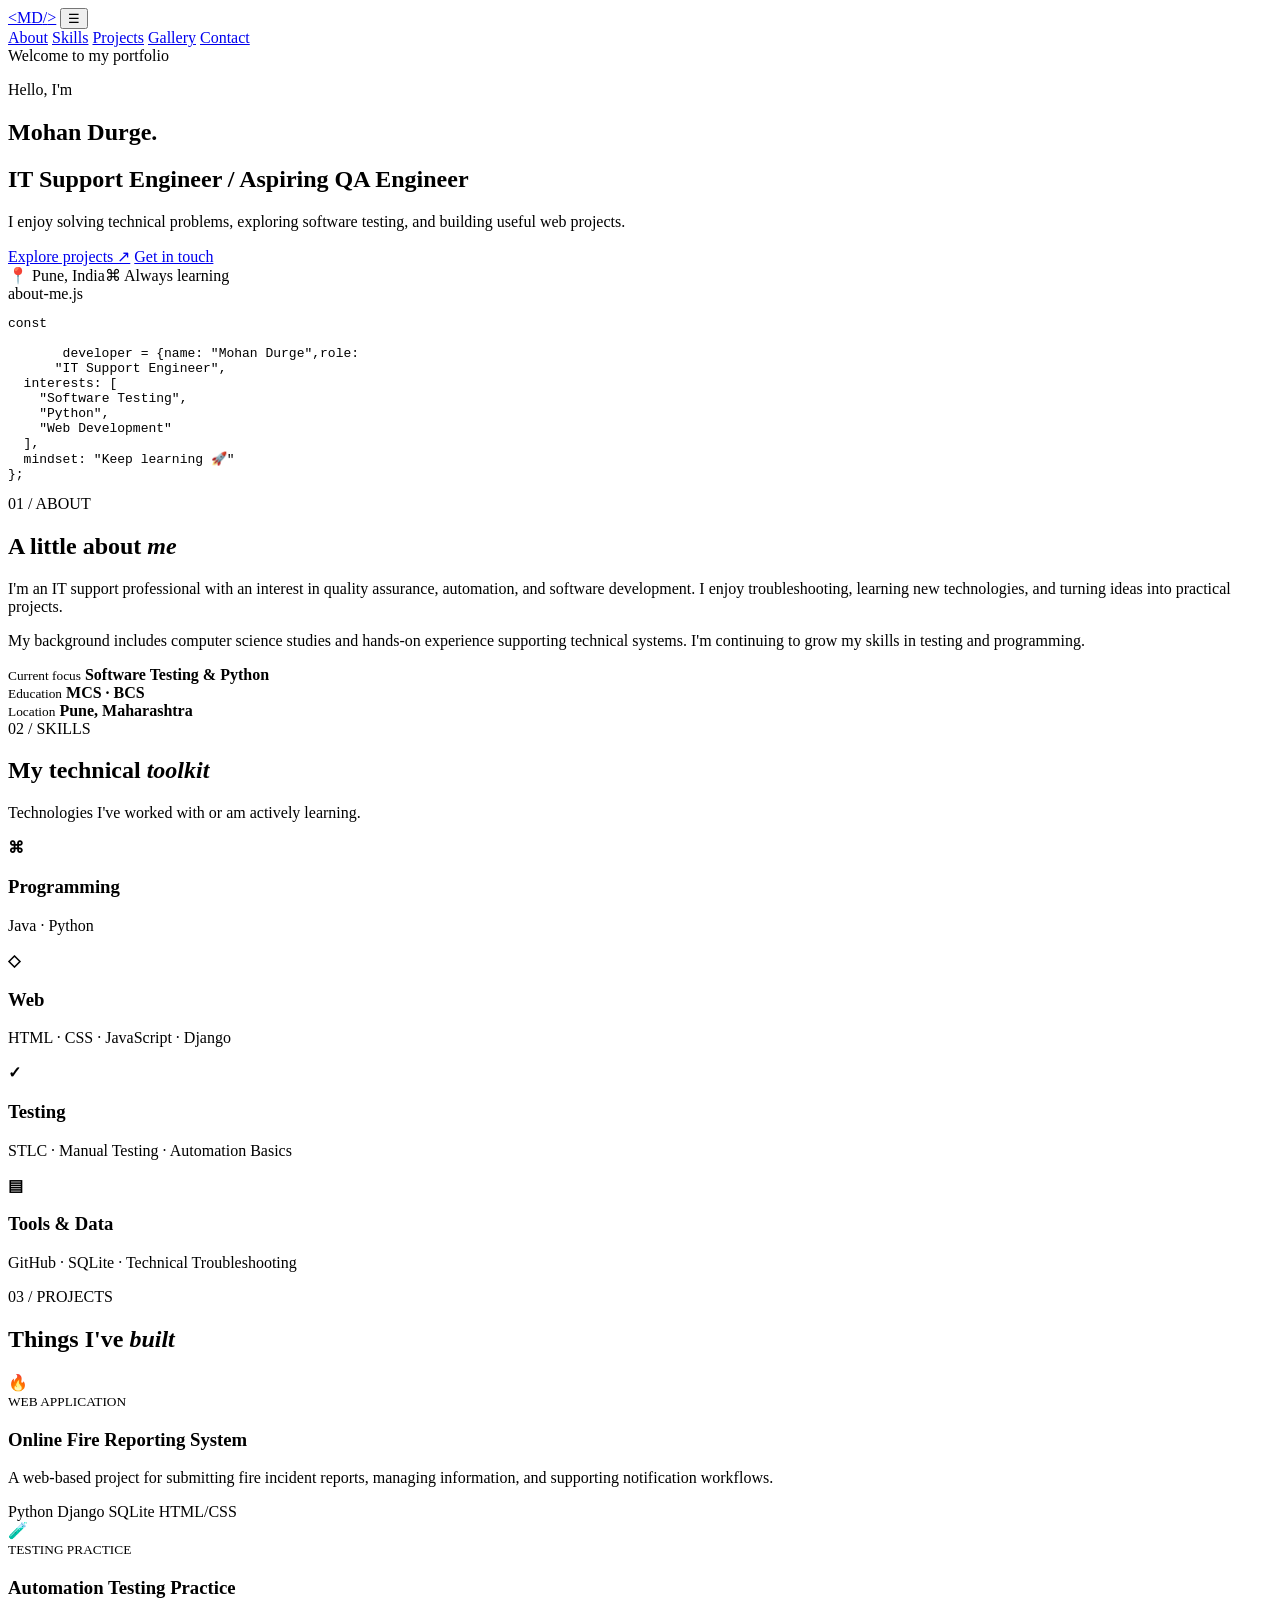
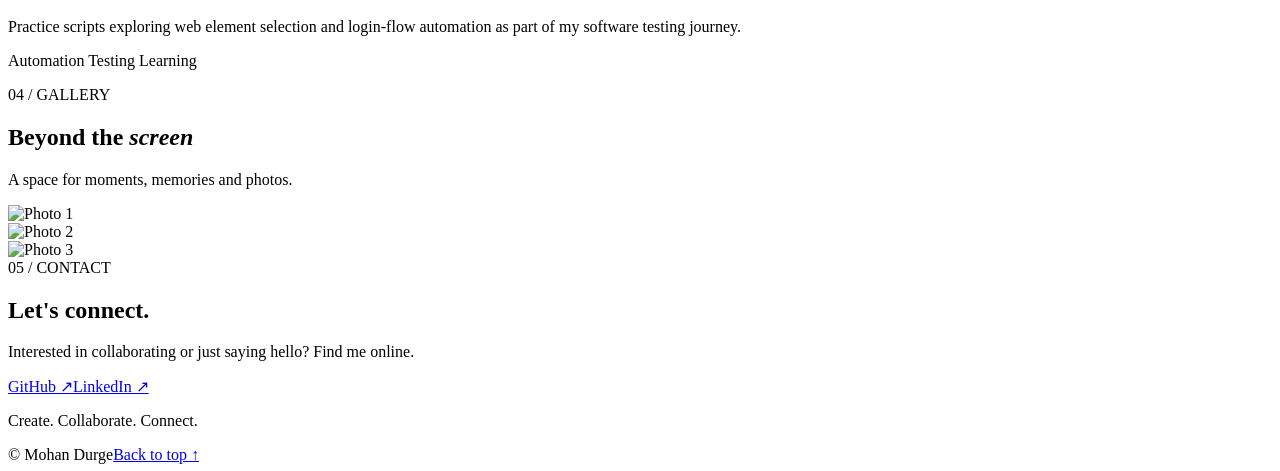
==== index.html @ bccc64c0 "Create index.html" ====
<!doctype html>
<html lang="en">
<head>
  <meta charset="utf-8"><meta name="viewport" content="width=device-width, initial-scale=1">
  <meta name="theme-color" content="#0b1020">
  <meta name="description" content="Personal portfolio of Mohan Durge — IT Support Engineer and aspiring QA Engineer.">
  <title>Mohan Durge | Portfolio</title>
  <link rel="stylesheet" href="style.css">
</head>
<body>
  <header class="nav wrap">
    <a class="brand" href="#home">&lt;MD<span>/</span>&gt;</a>
    <button class="menu" aria-label="Toggle navigation" aria-expanded="false">☰</button>
    <nav id="nav">
      <a href="#about">About</a>
      <a href="#skills">Skills</a>
      <a href="#projects">Projects</a>
      <a href="#gallery">Gallery</a>
      <a href="#contact">Contact</a>
    </nav>
  </header>
  <main>
    <section class="hero wrap" id="home">
      <div class="hero-copy">
        <div class="eyebrow">
          <span class="dot"></span>
           Welcome to my portfolio
          </div>
        <p class="intro">Hello, I'm</p>
        <h1>Mohan <span>Durge.</span></h1>
        <h2>IT Support Engineer <span class="muted">/</span> Aspiring QA Engineer</h2>
        <p class="lead">I enjoy solving technical problems, exploring software testing, and building useful web projects.</p>

        <div class="actions">
          <a class="btn primary" href="#projects">Explore projects ↗</a>
          <a class="btn secondary" href="#contact">Get in touch</a>
        </div>
        <div class="mini"><span>📍 Pune, India</span><span>⌘ Always learning</span>
        </div>
      </div>
      <div class="hero-art"><div class="orb"></div>
      <div class="terminal"><div class="terminal-top"><i></i><i></i><i></i>
        <span>about-me.js</span>
      </div><pre><span class="purple">const

      </span> developer = {name: <span class="green">"Mohan Durge"</span>,role: 
      <span class="green">"IT Support Engineer"</span>,
  interests: [
    <span class="green">"Software Testing"</span>,
    <span class="green">"Python"</span>,
    <span class="green">"Web Development"</span>
  ],
  mindset: <span class="green">"Keep learning 🚀"</span>
};</pre></div></div>
    </section>
    <section class="section alt" id="about">
      <div class="wrap"><div class="section-head">
        <span class="kicker">01 / ABOUT</span>
       <h2>A little about <em>me</em></h2>
      </div>
      <div class="about-grid">
        <div>
          <p>I'm an IT support professional with an interest in quality assurance, automation, and software development. I enjoy troubleshooting, learning new technologies, and turning ideas into practical projects.</p>
         <p>My background includes computer science studies and hands-on experience supporting technical systems. I'm continuing to grow my skills in testing and programming.</p>
        </div>
          <div class="facts">
            <div>
              <small>Current focus</small>
              <strong>Software Testing & Python</strong>
            </div>
           <div><small>Education</small>
             <strong>MCS · BCS</strong>
           </div>
            <div>
             <small>Location</small>
            <strong>Pune, Maharashtra</strong>
            </div>
          </div>
        </div>
      </div>
    </section>
    <section class="section wrap" id="skills">
      <div class="section-head">
        <span class="kicker">02 / SKILLS</span>
        <h2>My technical <em>toolkit</em></h2>
        <p>Technologies I've worked with or am actively learning.</p>
      </div>
      <div class="skill-grid">
        <div class="tile"><b>⌘</b>
          <h3>Programming</h3><p>Java · Python</p>
        </div><div class="tile"><b>◇</b><h3>Web</h3>
          <p>HTML · CSS · JavaScript · Django</p>
        </div>
        <div class="tile"><b>✓</b><h3>Testing</h3><p>STLC · Manual Testing · Automation Basics</p>
        </div>
        <div class="tile"><b>▤</b><h3>Tools & Data</h3><p>GitHub · SQLite · Technical Troubleshooting</p>
        </div>
      </div>
    </section>
    <section class="section alt" id="projects">
      <div class="wrap">
        <div class="section-head">
          <span class="kicker">03 / PROJECTS</span>
          <h2>Things I've <em>built</em></h2>
        </div>
        <div class="project-grid"><article class="project">
          <div class="project-icon">🔥

          </div>
          <small>WEB APPLICATION</small><h3>Online Fire Reporting System</h3><p>A web-based project for submitting fire incident reports, managing information, and supporting notification workflows.</p>
          <div class="tags">
            <span>Python</span>
            <span>Django</span>
          <span>SQLite</span>
          <span>HTML/CSS</span>
        </div>
      </article>
      <article class="project">
          <div class="project-icon">🧪</div>
          <small>TESTING PRACTICE</small>
          <h3>Automation Testing Practice</h3>
          <p>Practice scripts exploring web element selection and login-flow automation as part of my software testing journey.</p>
          <div class="tags"><span>Automation</span>
            <span>Testing</span>
            <span>Learning</span>
          </div>
        </article></div><p class="hint"></p></div></section>
    
<section class="section wrap" id="gallery">

  <div class="section-head">
    <span class="kicker">04 / GALLERY</span>
    <h2>Beyond the <em>screen</em></h2>
    <p>A space for moments, memories and photos.</p>
  </div>

  <div class="gallery">

    <div class="photo">
      <img src="photos/photo 1.jpg" alt="Photo 1">
    </div>

    <div class="photo">
      <img src="photos/photo 2.jpeg" alt="Photo 2">
    </div>

    <div class="photo">
      <img src="photos/photo 3.jpeg" alt="Photo 3">
    </div>

  </div>

</section>

    <section class="section contact alt" id="contact"><div class="wrap"><span class="kicker">05 / CONTACT</span><h2>Let's connect<span class="accent">.</span></h2><p>Interested in collaborating or just saying hello? Find me online.</p><div class="actions"><a class="btn primary" href="https://github.com/Mohan-Durge" target="_blank" rel="noopener noreferrer">GitHub ↗</a><a class="btn secondary" href="https://www.linkedin.com/in/mohan-durge" target="_blank" rel="noopener noreferrer">LinkedIn ↗</a></div><p class="hint">Create. Collaborate. Connect.</p></div></section>
  </main>
  <footer class="wrap"><span>© <span id="year"></span> Mohan Durge</span><span></span><a href="#home">Back to top ↑</a></footer>
  <script src="script.js"></script>
</body>
</html>
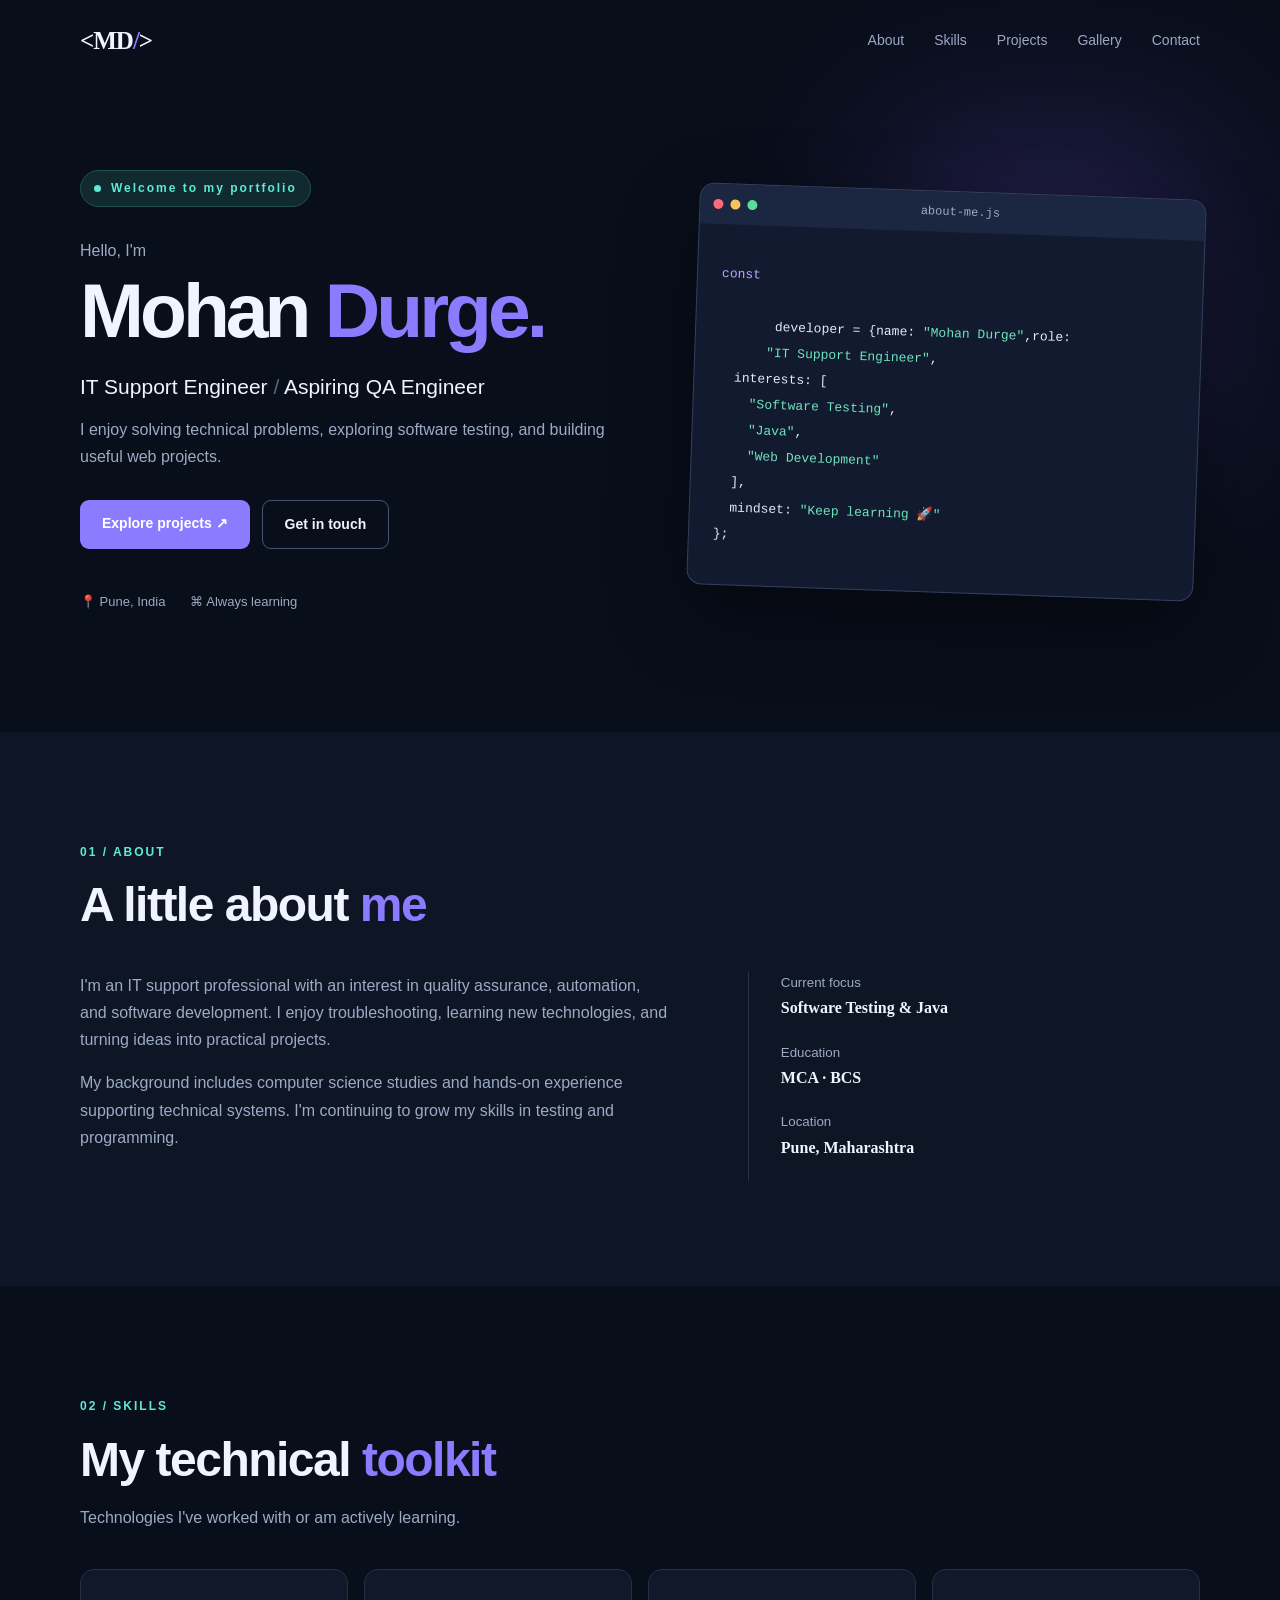
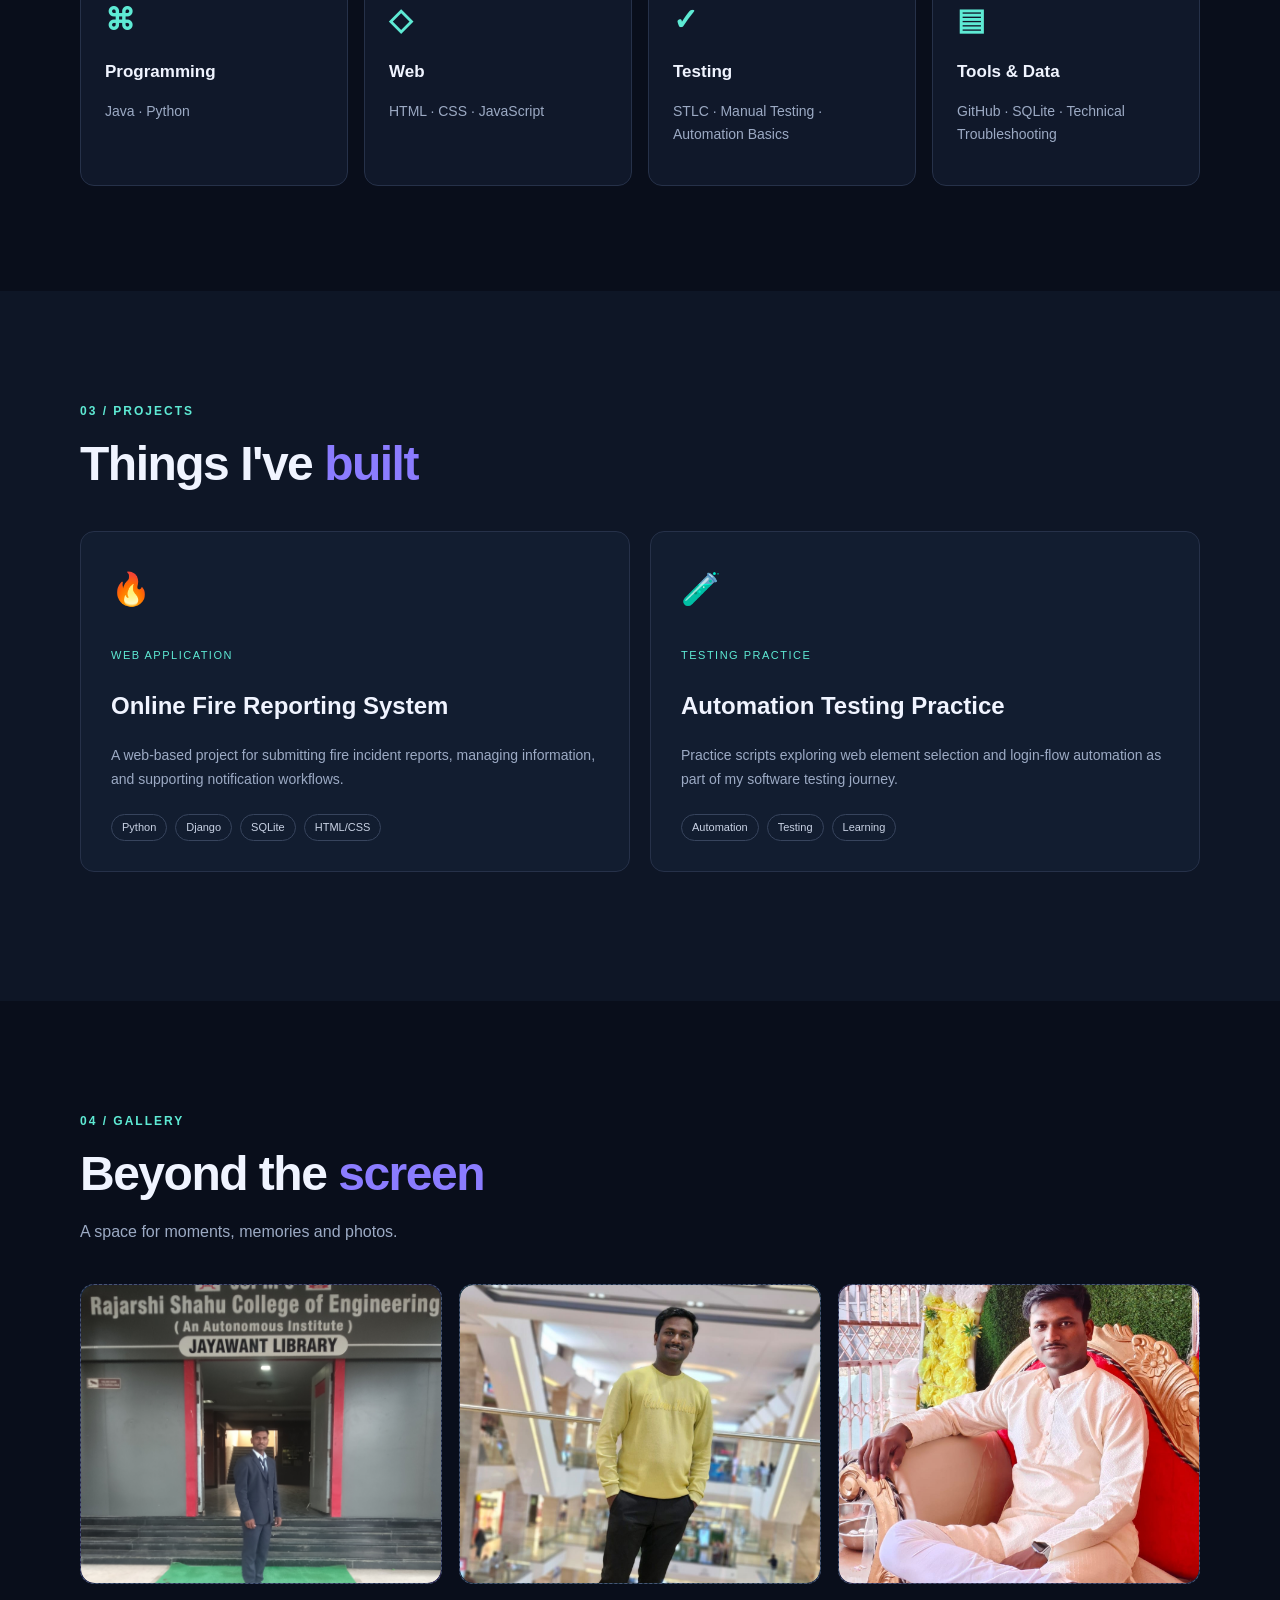
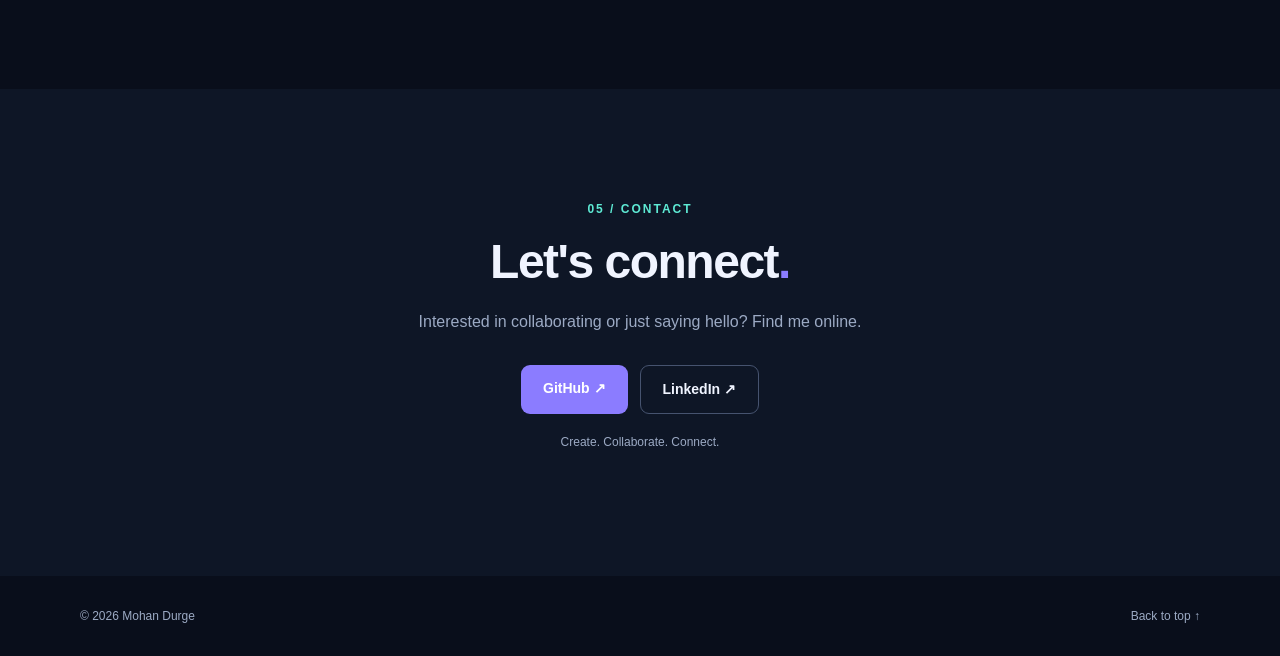
==== commit aea684b3: "minor changes" ====
--- a/index.html
+++ b/index.html
@@ -47,7 +47,7 @@
       <span class="green">"IT Support Engineer"</span>,
   interests: [
     <span class="green">"Software Testing"</span>,
-    <span class="green">"Python"</span>,
+    <span class="green">"Java"</span>,
     <span class="green">"Web Development"</span>
   ],
   mindset: <span class="green">"Keep learning 🚀"</span>
@@ -66,10 +66,10 @@
           <div class="facts">
             <div>
               <small>Current focus</small>
-              <strong>Software Testing & Python</strong>
+              <strong>Software Testing & Java</strong>
             </div>
            <div><small>Education</small>
-             <strong>MCS · BCS</strong>
+             <strong>MCA · BCS</strong>
            </div>
             <div>
              <small>Location</small>
@@ -89,7 +89,7 @@
         <div class="tile"><b>⌘</b>
           <h3>Programming</h3><p>Java · Python</p>
         </div><div class="tile"><b>◇</b><h3>Web</h3>
-          <p>HTML · CSS · JavaScript · Django</p>
+          <p>HTML · CSS · JavaScript </p>
         </div>
         <div class="tile"><b>✓</b><h3>Testing</h3><p>STLC · Manual Testing · Automation Basics</p>
         </div>
--- a/style.css
+++ b/style.css
@@ -0,0 +1,15 @@
+@import url('https://fonts.googleapis.com/css2?family=DM+Sans:wght@400;500;600;700&family=Space+Grotesk:wght@400;500;600;700&display=swap');
+:root{color-scheme:dark;--bg:#090e1b;--panel:#10182a;--panel2:#111b30;--text:#f0f4ff;--muted:#9caac4;--accent:#8b7cff;--cyan:#5eead4;--line:#263149}*{box-sizing:border-box}html{scroll-behavior:smooth}body{margin:0;background:var(--bg);color:var(--text);font-family:'DM Sans',sans-serif;line-height:1.7}a{color:inherit;text-decoration:none}button{font:inherit}.wrap{width:min(1120px,calc(100% - 40px));margin:auto}.nav{height:82px;display:flex;align-items:center;justify-content:space-between}.brand{font:700 25px 'Space Grotesk';letter-spacing:-1px}.brand span,.accent{color:var(--accent)}nav{display:flex;gap:30px}nav a{font-size:14px;color:var(--muted)}nav a:hover{color:var(--cyan)}.menu{display:none;background:none;border:1px solid var(--line);color:white;border-radius:8px;padding:5px 12px}.hero{min-height:650px;display:grid;grid-template-columns:1.1fr 1fr;align-items:center;gap:55px;padding:80px 0 110px}.eyebrow,.kicker{font-size:12px;letter-spacing:2px;font-weight:700;color:var(--cyan)}.eyebrow{display:inline-flex;align-items:center;gap:10px;background:#102a30;border:1px solid #20534f;padding:7px 13px;border-radius:30px}.dot{height:7px;width:7px;background:var(--cyan);border-radius:50%}.intro{margin:30px 0 0;color:var(--muted)}h1,h2,h3{font-family:'Space Grotesk',sans-serif;line-height:1.2}h1{font-size:clamp(55px,6vw,84px);letter-spacing:-4px;margin:0 0 16px}h1 span,h2 em{color:var(--accent);font-style:normal} .hero h2{font-size:21px;font-weight:500}.muted{color:#596681}.lead{max-width:540px;color:var(--muted);font-size:16px}.actions{display:flex;flex-wrap:wrap;gap:12px;margin-top:29px}.btn{display:inline-block;padding:12px 22px;border-radius:9px;font-size:14px;font-weight:700;transition:transform .2s}.btn:hover{transform:translateY(-3px)}.primary{background:var(--accent);color:white}.secondary{border:1px solid #46536f}.mini{display:flex;gap:25px;color:var(--muted);font-size:13px;margin-top:42px}.hero-art{position:relative;min-width:0}.orb{position:absolute;width:300px;height:300px;filter:blur(85px);background:#6047bf;opacity:.32;top:-50px;right:0}.terminal{position:relative;background:#111a2e;border:1px solid #34415e;border-radius:15px;box-shadow:0 30px 80px #0007;overflow:hidden;transform:rotate(2deg)}.terminal-top{background:#1b2740;padding:13px;display:flex;align-items:center;gap:7px}.terminal-top i{height:10px;width:10px;border-radius:50%;background:#ff6b76}.terminal-top i:nth-child(2){background:#f8c45a}.terminal-top i:nth-child(3){background:#5cdb9a}.terminal-top span{margin:auto;color:var(--muted);font:12px monospace;transform:translateX(-18px)}pre{padding:24px;font:13px/2 monospace;overflow:auto;color:#e3eafa}.purple{color:#bda6ff}.green{color:#70e3bc}.section{padding-top:105px;padding-bottom:105px;scroll-margin-top:30px}.alt{background:#0e1626}.section-head{margin-bottom:38px}.section-head h2,.contact h2{font-size:clamp(32px,4vw,48px);letter-spacing:-1.5px;margin:12px 0}.section-head p,.about-grid p,.contact p{color:var(--muted)}.about-grid{display:grid;grid-template-columns:1.3fr 1fr;gap:80px}.about-grid p{margin-top:0}.facts{border-left:1px solid var(--line);padding-left:32px}.facts div{display:flex;flex-direction:column;margin-bottom:20px}.facts small{color:var(--muted)}.facts strong{font-family:'Space Grotesk'}.skill-grid{display:grid;grid-template-columns:repeat(4,1fr);gap:16px}.tile,.project{background:var(--panel);border:1px solid var(--line);border-radius:14px;padding:24px;transition:border-color .2s,transform .2s}.tile:hover,.project:hover{border-color:var(--accent);transform:translateY(-4px)}.tile b{font-size:30px;color:var(--cyan)}.tile h3{font-size:17px}.tile p,.project p{color:var(--muted);font-size:14px}.project-grid{display:grid;grid-template-columns:repeat(2,1fr);gap:20px}.project{padding:30px;background:#121d30}.project-icon{font-size:32px;margin-bottom:24px}.project small{color:var(--cyan);letter-spacing:1.5px;font-size:11px}.project h3{font-size:24px}.tags{display:flex;flex-wrap:wrap;gap:8px;margin-top:22px}.tags span{border:1px solid #37445d;border-radius:30px;padding:3px 10px;font-size:11px;color:#c9d2e4}.hint{color:#8190aa;font-size:12px;margin-top:24px}.gallery{display:grid;grid-template-columns:repeat(3,1fr);gap:17px}.photo{min-height:240px;background:linear-gradient(145deg,#172944,#251b46);border:1px dashed #485675;border-radius:14px;padding:20px;display:flex;flex-direction:column;justify-content:space-between}.photo:nth-child(2){background:linear-gradient(145deg,#15313b,#182743)}.photo:nth-child(3){background:linear-gradient(145deg,#302044,#172641)}.photo span{color:var(--cyan);font-family:monospace}.photo p{font-size:20px;font-weight:700}.photo small{font-size:12px;color:var(--muted);font-weight:400}.contact{text-align:center}.contact .actions{justify-content:center}.contact p{max-width:530px;margin:18px auto}footer{padding-top:30px;padding-bottom:30px;display:flex;justify-content:space-between;gap:20px;color:var(--muted);font-size:12px}@media(max-width:800px){.hero{grid-template-columns:1fr;gap:65px;padding:60px 0 85px}.terminal{transform:none}.about-grid{grid-template-columns:1fr;gap:15px}.skill-grid{grid-template-columns:repeat(2,1fr)}.section{padding-top:75px;padding-bottom:75px}}@media(max-width:560px){.menu{display:block}nav{display:none;position:absolute;top:72px;left:20px;right:20px;z-index:10;background:#172139;border:1px solid var(--line);border-radius:12px;padding:18px;flex-direction:column;gap:13px}nav.open{display:flex}.nav{height:72px}h1{letter-spacing:-2px}.hero{padding-top:45px}.mini{flex-direction:column;gap:4px}.skill-grid,.project-grid{grid-template-columns:1fr}.gallery{grid-template-columns:1fr}.photo{min-height:190px}footer{flex-wrap:wrap}pre{font-size:11px;padding:15px}.facts{padding-left:20px}}@media(prefers-reduced-motion:reduce){html{scroll-behavior:auto}*,*:before,*:after{transition:none!important}}
+
+.photo {
+    padding: 0;
+    overflow: hidden;
+    height: 300px;
+}
+
+.photo img {
+    width: 100%;
+    height: 100%;
+    object-fit: cover;
+    border-radius: 14px;
+}
